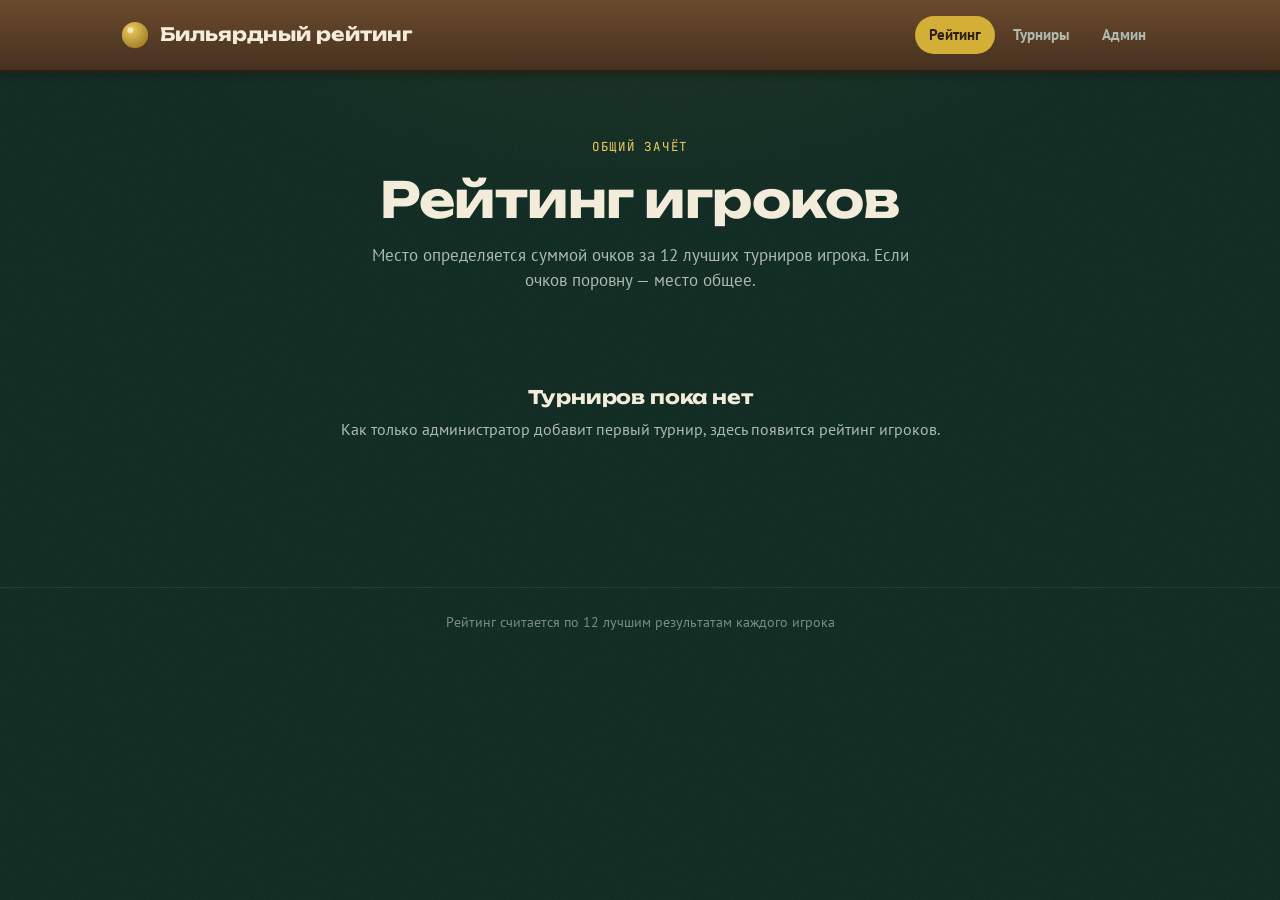
==== index.html @ dfb0f319 "first commit" ====
<!DOCTYPE html>
<html lang="ru">
<head>
<meta charset="UTF-8">
<meta name="viewport" content="width=device-width, initial-scale=1.0">
<title>Бильярдный рейтинг</title>
<meta name="description" content="Общий рейтинг игроков по итогам бильярдных турниров.">
<link rel="preconnect" href="https://fonts.googleapis.com">
<link rel="preconnect" href="https://fonts.gstatic.com" crossorigin>
<link href="https://fonts.googleapis.com/css2?family=Unbounded:wght@500;700;800&amp;family=PT+Sans:wght@400;700&amp;family=JetBrains+Mono:wght@400;500;700&amp;display=swap" rel="stylesheet">
<link rel="stylesheet" href="css/style.css">
</head>
<body>

<header class="site-header">
  <div class="site-header__inner">
    <a href="index.html" class="brand">
      <svg class="brand__mark" viewBox="0 0 32 32" aria-hidden="true">
        <circle cx="16" cy="16" r="14" fill="url(#ballGradHome)"/>
        <circle cx="11" cy="11" r="3.2" fill="#fff" opacity="0.55"/>
        <defs>
          <radialGradient id="ballGradHome" cx="0.35" cy="0.3" r="0.8">
            <stop offset="0%" stop-color="#eccb63"/>
            <stop offset="100%" stop-color="#9c7a1f"/>
          </radialGradient>
        </defs>
      </svg>
      Бильярдный рейтинг
    </a>
    <nav class="site-nav" aria-label="Основная навигация">
      <a href="index.html" class="active">Рейтинг</a>
      <a href="tournaments.html">Турниры</a>
      <a href="admin.html">Админ</a>
    </nav>
  </div>
</header>

<main>
  <div class="container">

    <div class="hero">
      <span class="hero__eyebrow">Общий зачёт</span>
      <h1>Рейтинг игроков</h1>
      <p class="lead">Место определяется суммой очков за 12 лучших турниров игрока. Если очков поровну — место общее.</p>
    </div>

    <div id="loading" class="loading-row"><span class="spinner"></span>&nbsp; Загружаем данные…</div>
    <div id="error-banner" class="banner banner-error" hidden></div>

    <div id="content" hidden>
      <div id="podium" class="podium"></div>

      <div class="section-title">
        <h2>Полная таблица</h2>
      </div>
      <div class="table-wrap">
        <table class="rating-table">
          <thead>
            <tr>
              <th>Место</th>
              <th>Игрок</th>
              <th class="num">Турниров</th>
              <th class="num">Очки</th>
            </tr>
          </thead>
          <tbody id="rating-body"></tbody>
        </table>
      </div>
    </div>

    <div id="empty-state" class="empty-state" hidden>
      <h3>Турниров пока нет</h3>
      <p>Как только администратор добавит первый турнир, здесь появится рейтинг игроков.</p>
    </div>

  </div>
</main>

<footer class="site-footer">
  <div class="container">
    <p>Рейтинг считается по 12 лучшим результатам каждого игрока</p>
  </div>
</footer>

<script type="module" src="js/main.js"></script>
</body>
</html>
---- css/style.css ----
/* ============================================================
   ТОКЕНЫ ДИЗАЙНА
   Тема: сукно бильярдного стола, деревянный борт, мел, латунь.
   ============================================================ */
:root {
  --felt-deep: #0e2921;
  --felt: #153a2d;
  --felt-light: #1f4c3b;
  --felt-lighter: #2a5f4a;

  --rail: #46311f;
  --rail-light: #6b4a2c;
  --rail-dark: #2c1f14;

  --chalk: #f3ecdb;
  --chalk-dim: #aebbae;
  --chalk-faint: #7c8b7c;

  --brass: #d4af37;
  --brass-light: #eccb63;
  --brass-dark: #9c7a1f;

  --cue-red: #a8433f;
  --danger: #c1504a;
  --danger-bg: #3a1d1c;
  --success: #5c9a63;
  --success-bg: #1a3324;

  --silver-a: #dfe4e8;
  --silver-b: #98a3ac;
  --bronze-a: #cf9a63;
  --bronze-b: #8a5a34;

  --font-display: 'Unbounded', 'Arial Narrow', sans-serif;
  --font-body: 'PT Sans', -apple-system, Segoe UI, sans-serif;
  --font-mono: 'JetBrains Mono', 'Courier New', monospace;

  --radius: 12px;
  --radius-sm: 7px;
  --radius-pill: 999px;

  --shadow-panel: 0 10px 30px rgba(0, 0, 0, 0.35);
  --shadow-soft: 0 2px 10px rgba(0, 0, 0, 0.25);

  --content-width: 1080px;
}

/* ============================================================
   RESET / BASE
   ============================================================ */
* {
  box-sizing: border-box;
}

html {
  -webkit-text-size-adjust: 100%;
}

body {
  margin: 0;
  min-height: 100vh;
  background-color: var(--felt-deep);
  background-image:
    radial-gradient(ellipse 900px 500px at 50% -10%, rgba(212, 175, 55, 0.08), transparent 60%),
    url("data:image/svg+xml,%3Csvg xmlns='http://www.w3.org/2000/svg' width='180' height='180'%3E%3Cfilter id='n'%3E%3CfeTurbulence type='fractalNoise' baseFrequency='0.85' numOctaves='2' stitchTiles='stitch'/%3E%3C/filter%3E%3Crect width='100%25' height='100%25' filter='url(%23n)' opacity='0.05'/%3E%3C/svg%3E");
  color: var(--chalk);
  font-family: var(--font-body);
  font-size: 16px;
  line-height: 1.5;
}

h1, h2, h3, h4 {
  font-family: var(--font-display);
  font-weight: 700;
  line-height: 1.15;
  margin: 0 0 0.5em;
  letter-spacing: -0.01em;
}

p {
  margin: 0 0 1em;
  color: var(--chalk-dim);
}

a {
  color: var(--brass-light);
  text-decoration: none;
}
a:hover {
  text-decoration: underline;
}

img, svg {
  display: block;
  max-width: 100%;
}

button, input, select {
  font-family: inherit;
  font-size: inherit;
  color: inherit;
}

table {
  border-collapse: collapse;
  width: 100%;
}

:focus-visible {
  outline: 2px solid var(--brass-light);
  outline-offset: 2px;
  border-radius: 3px;
}

@media (prefers-reduced-motion: reduce) {
  *, *::before, *::after {
    animation-duration: 0.001ms !important;
    animation-iteration-count: 1 !important;
    transition-duration: 0.001ms !important;
  }
}

/* ============================================================
   LAYOUT
   ============================================================ */
.container {
  max-width: var(--content-width);
  margin: 0 auto;
  padding: 0 20px;
}

.site-header {
  background: linear-gradient(180deg, var(--rail-light), var(--rail));
  border-bottom: 3px solid var(--rail-dark);
  box-shadow: var(--shadow-soft);
}

.site-header__inner {
  max-width: var(--content-width);
  margin: 0 auto;
  padding: 16px 20px;
  display: flex;
  align-items: center;
  justify-content: space-between;
  gap: 16px;
  flex-wrap: wrap;
}

.brand {
  display: flex;
  align-items: center;
  gap: 10px;
  font-family: var(--font-display);
  font-weight: 700;
  font-size: 1.15rem;
  color: var(--chalk);
}

.brand:hover {
  text-decoration: none;
  opacity: 0.9;
}

.brand__mark {
  width: 30px;
  height: 30px;
  flex-shrink: 0;
}

nav.site-nav {
  display: flex;
  gap: 4px;
  flex-wrap: wrap;
}

nav.site-nav a {
  color: var(--chalk-dim);
  font-weight: 700;
  font-size: 0.92rem;
  padding: 8px 14px;
  border-radius: var(--radius-pill);
  transition: background-color 0.15s ease, color 0.15s ease;
}

nav.site-nav a:hover {
  color: var(--chalk);
  background: rgba(255, 255, 255, 0.06);
  text-decoration: none;
}

nav.site-nav a.active {
  color: var(--rail-dark);
  background: var(--brass);
}

main {
  padding: 40px 0 80px;
}

.site-footer {
  border-top: 1px solid rgba(255, 255, 255, 0.08);
  padding: 24px 0;
  text-align: center;
}

.site-footer p {
  color: var(--chalk-faint);
  font-size: 0.85rem;
  margin: 0;
}

/* ============================================================
   HERO
   ============================================================ */
.hero {
  text-align: center;
  padding: 20px 0 44px;
}

.hero__eyebrow {
  display: inline-block;
  font-family: var(--font-mono);
  text-transform: uppercase;
  letter-spacing: 0.14em;
  font-size: 0.78rem;
  color: var(--brass-light);
  margin-bottom: 14px;
}

.hero h1 {
  font-size: clamp(2rem, 5vw, 3.1rem);
  color: var(--chalk);
  margin-bottom: 0.3em;
}

.hero p.lead {
  max-width: 560px;
  margin: 0 auto;
  font-size: 1.05rem;
}

/* ============================================================
   BALL BADGE — знак места (сигнатурный элемент)
   ============================================================ */
.ball-badge {
  --size: 2.3rem;
  width: var(--size);
  height: var(--size);
  border-radius: 50%;
  display: inline-flex;
  align-items: center;
  justify-content: center;
  flex-shrink: 0;
  font-family: var(--font-mono);
  font-weight: 700;
  font-size: 0.95rem;
  color: var(--chalk);
  background:
    radial-gradient(circle at 32% 28%, rgba(255, 255, 255, 0.4), transparent 42%),
    var(--felt-light);
  box-shadow: inset 0 -4px 7px rgba(0, 0, 0, 0.4), 0 1px 3px rgba(0, 0, 0, 0.5);
}

.ball-badge--lg {
  --size: 3.4rem;
  font-size: 1.3rem;
}

.ball-badge.rank-1 {
  background:
    radial-gradient(circle at 32% 28%, rgba(255, 255, 255, 0.65), transparent 42%),
    linear-gradient(160deg, var(--brass-light), var(--brass-dark));
  color: #2b2005;
  box-shadow: inset 0 -4px 7px rgba(0, 0, 0, 0.3), 0 2px 10px rgba(212, 175, 55, 0.45);
}

.ball-badge.rank-2 {
  background:
    radial-gradient(circle at 32% 28%, rgba(255, 255, 255, 0.65), transparent 42%),
    linear-gradient(160deg, var(--silver-a), var(--silver-b));
  color: #23282c;
}

.ball-badge.rank-3 {
  background:
    radial-gradient(circle at 32% 28%, rgba(255, 255, 255, 0.55), transparent 42%),
    linear-gradient(160deg, var(--bronze-a), var(--bronze-b));
  color: #2b1a09;
}

/* ============================================================
   PODIUM (топ-3 на главной)
   ============================================================ */
.podium {
  display: grid;
  grid-template-columns: 1fr 1fr 1fr;
  gap: 14px;
  align-items: end;
  margin-bottom: 48px;
}

.podium__card {
  background: linear-gradient(165deg, var(--felt-light), var(--felt));
  border: 1px solid rgba(255, 255, 255, 0.06);
  border-radius: var(--radius);
  padding: 22px 16px 20px;
  text-align: center;
  box-shadow: var(--shadow-soft);
}

.podium__card--first {
  padding-top: 30px;
  padding-bottom: 26px;
  border-color: rgba(212, 175, 55, 0.35);
  background: linear-gradient(165deg, var(--felt-lighter), var(--felt));
  order: 2;
}
.podium__card--second { order: 1; }
.podium__card--third { order: 3; }

.podium__badge {
  margin: 0 auto 12px;
}

.podium__name {
  font-family: var(--font-display);
  font-weight: 700;
  font-size: 1rem;
  color: var(--chalk);
  margin-bottom: 4px;
  overflow-wrap: break-word;
}

.podium__points {
  font-family: var(--font-mono);
  font-weight: 700;
  font-size: 1.6rem;
  color: var(--brass-light);
}

.podium__points-label {
  font-size: 0.72rem;
  color: var(--chalk-faint);
  text-transform: uppercase;
  letter-spacing: 0.08em;
  margin-top: 2px;
}

@media (max-width: 640px) {
  .podium {
    grid-template-columns: 1fr;
  }
  .podium__card--first,
  .podium__card--second,
  .podium__card--third {
    order: 0;
    padding: 18px 16px;
  }
}

/* ============================================================
   PANEL / CARD
   ============================================================ */
.panel {
  background: linear-gradient(165deg, var(--felt-light), var(--felt));
  border: 1px solid rgba(255, 255, 255, 0.06);
  border-radius: var(--radius);
  padding: 28px;
  box-shadow: var(--shadow-panel);
  margin-bottom: 28px;
}

.panel-header {
  display: flex;
  align-items: center;
  justify-content: space-between;
  gap: 12px;
  margin-bottom: 18px;
  flex-wrap: wrap;
}

.panel-header h2 {
  margin: 0;
}

.section-title {
  display: flex;
  align-items: baseline;
  justify-content: space-between;
  gap: 12px;
  margin-bottom: 16px;
  flex-wrap: wrap;
}

.section-title h2 {
  font-size: 1.3rem;
  margin: 0;
}

/* ============================================================
   TABLE
   ============================================================ */
.table-wrap {
  overflow-x: auto;
  border-radius: var(--radius);
  border: 1px solid rgba(255, 255, 255, 0.06);
}

table.rating-table {
  min-width: 560px;
  background: var(--felt);
}

.rating-table thead th {
  background: var(--rail);
  color: var(--brass-light);
  font-family: var(--font-mono);
  text-transform: uppercase;
  letter-spacing: 0.06em;
  font-size: 0.72rem;
  font-weight: 700;
  text-align: left;
  padding: 12px 16px;
  white-space: nowrap;
}

.rating-table th.num, .rating-table td.num {
  text-align: right;
}

.rating-table tbody tr {
  border-top: 1px solid rgba(255, 255, 255, 0.05);
  transition: background-color 0.12s ease;
}

.rating-table tbody tr:hover {
  background: rgba(255, 255, 255, 0.03);
}

.rating-table td {
  padding: 12px 16px;
  vertical-align: middle;
}

.rating-table td.place-cell {
  width: 1%;
}

.rating-table td.name-cell {
  font-weight: 700;
  color: var(--chalk);
}

.rating-table td.points-cell {
  font-family: var(--font-mono);
  font-weight: 700;
  font-size: 1.05rem;
  color: var(--brass-light);
}

.rating-table td.muted {
  color: var(--chalk-faint);
  font-size: 0.88rem;
  font-family: var(--font-mono);
}

.rating-table a.player-link {
  color: inherit;
}
.rating-table a.player-link:hover {
  color: var(--brass-light);
}

/* ============================================================
   TYPE BADGE (мини / мастерс / большой шлем)
   ============================================================ */
.type-badge {
  display: inline-flex;
  align-items: center;
  padding: 4px 12px;
  border-radius: var(--radius-pill);
  font-size: 0.76rem;
  font-weight: 700;
  font-family: var(--font-mono);
  text-transform: uppercase;
  letter-spacing: 0.04em;
  white-space: nowrap;
}

.type-badge--mini {
  background: rgba(174, 187, 174, 0.14);
  color: var(--chalk-dim);
}

.type-badge--masters {
  background: rgba(107, 158, 214, 0.16);
  color: #9dc4ee;
}

.type-badge--grand_slam {
  background: rgba(212, 175, 55, 0.16);
  color: var(--brass-light);
}

/* ============================================================
   BUTTONS
   ============================================================ */
.btn {
  display: inline-flex;
  align-items: center;
  justify-content: center;
  gap: 8px;
  border: none;
  border-radius: var(--radius-sm);
  padding: 11px 20px;
  font-weight: 700;
  font-size: 0.94rem;
  font-family: var(--font-body);
  cursor: pointer;
  transition: transform 0.08s ease, box-shadow 0.15s ease, background-color 0.15s ease;
}

.btn:active {
  transform: translateY(1px);
}

.btn-primary {
  background: linear-gradient(160deg, var(--brass-light), var(--brass-dark));
  color: #2b2005;
  box-shadow: 0 2px 12px rgba(212, 175, 55, 0.3);
}
.btn-primary:hover {
  box-shadow: 0 4px 16px rgba(212, 175, 55, 0.45);
}
.btn-primary:disabled {
  opacity: 0.6;
  cursor: not-allowed;
  box-shadow: none;
}

.btn-secondary {
  background: rgba(255, 255, 255, 0.07);
  color: var(--chalk);
  border: 1px solid rgba(255, 255, 255, 0.12);
}
.btn-secondary:hover {
  background: rgba(255, 255, 255, 0.12);
}

.btn-ghost {
  background: transparent;
  color: var(--chalk-dim);
  border: 1px solid rgba(255, 255, 255, 0.14);
}
.btn-ghost:hover {
  color: var(--chalk);
  border-color: rgba(255, 255, 255, 0.3);
}

.btn-danger {
  background: transparent;
  color: var(--danger);
  border: 1px solid rgba(193, 80, 74, 0.4);
  padding: 8px 12px;
}
.btn-danger:hover {
  background: var(--danger-bg);
}

.btn-large {
  padding: 14px 28px;
  font-size: 1rem;
  width: 100%;
}

/* ============================================================
   FORMS
   ============================================================ */
.field {
  margin-bottom: 18px;
}

.field-group {
  display: grid;
  grid-template-columns: 1fr 1fr;
  gap: 16px;
}

@media (max-width: 560px) {
  .field-group {
    grid-template-columns: 1fr;
  }
}

label {
  display: block;
  font-size: 0.85rem;
  font-weight: 700;
  color: var(--chalk-dim);
  margin-bottom: 6px;
}

input[type="text"],
input[type="password"],
input[type="date"],
input[type="number"],
select {
  width: 100%;
  background: var(--felt-deep);
  border: 1px solid rgba(255, 255, 255, 0.14);
  border-radius: var(--radius-sm);
  padding: 11px 13px;
  color: var(--chalk);
}

input::placeholder {
  color: var(--chalk-faint);
}

input:focus, select:focus {
  border-color: var(--brass);
}

.hint {
  font-size: 0.82rem;
  color: var(--chalk-faint);
  margin-top: 6px;
}

.field-row {
  display: flex;
  gap: 10px;
  flex-wrap: wrap;
}
.field-row input {
  flex: 1;
  min-width: 200px;
}

/* Player row in admin form */
.player-row {
  display: grid;
  grid-template-columns: 1fr 130px 40px;
  gap: 10px;
  margin-bottom: 10px;
  align-items: center;
}

@media (max-width: 560px) {
  .player-row {
    grid-template-columns: 1fr 90px 36px;
  }
}

.player-row .remove-row-btn {
  background: transparent;
  border: 1px solid rgba(255, 255, 255, 0.12);
  color: var(--chalk-faint);
  border-radius: var(--radius-sm);
  width: 40px;
  height: 42px;
  cursor: pointer;
  font-size: 1rem;
  line-height: 1;
}
.player-row .remove-row-btn:hover {
  color: var(--danger);
  border-color: var(--danger);
}

/* ============================================================
   MESSAGES
   ============================================================ */
.banner {
  border-radius: var(--radius-sm);
  padding: 14px 16px;
  margin-bottom: 18px;
  font-size: 0.92rem;
  line-height: 1.45;
}

.banner-error {
  background: var(--danger-bg);
  color: #f0c3c0;
  border: 1px solid rgba(193, 80, 74, 0.4);
}

.banner-success {
  background: var(--success-bg);
  color: #c9e6cd;
  border: 1px solid rgba(92, 154, 99, 0.4);
}

.banner-actions {
  display: flex;
  gap: 10px;
  margin-top: 12px;
  flex-wrap: wrap;
}

/* ============================================================
   EMPTY STATE
   ============================================================ */
.empty-state {
  text-align: center;
  padding: 50px 20px;
  color: var(--chalk-dim);
}

.empty-state h3 {
  color: var(--chalk);
  margin-bottom: 8px;
}

/* ============================================================
   MISC
   ============================================================ */
[hidden] {
  display: none !important;
}

.stack {
  display: flex;
  flex-direction: column;
  gap: 8px;
}

.tournament-list-item {
  display: flex;
  align-items: center;
  justify-content: space-between;
  gap: 16px;
  padding: 16px 20px;
  border-radius: var(--radius-sm);
  background: var(--felt);
  border: 1px solid rgba(255, 255, 255, 0.05);
  margin-bottom: 10px;
  flex-wrap: wrap;
}

.tournament-list-item:hover {
  border-color: rgba(212, 175, 55, 0.3);
}

.tournament-list-item__main {
  display: flex;
  align-items: center;
  gap: 14px;
  flex-wrap: wrap;
}

.tournament-list-item__name {
  font-family: var(--font-display);
  font-weight: 700;
  color: var(--chalk);
}

.tournament-list-item__meta {
  color: var(--chalk-faint);
  font-size: 0.85rem;
  font-family: var(--font-mono);
}

.spinner {
  display: inline-block;
  width: 1em;
  height: 1em;
  border: 2px solid rgba(255, 255, 255, 0.25);
  border-top-color: var(--brass-light);
  border-radius: 50%;
  animation: spin 0.7s linear infinite;
}

@keyframes spin {
  to { transform: rotate(360deg); }
}

.loading-row {
  text-align: center;
  padding: 40px;
  color: var(--chalk-faint);
}

.breadcrumb {
  font-size: 0.85rem;
  color: var(--chalk-faint);
  margin-bottom: 18px;
}
.breadcrumb a {
  color: var(--chalk-dim);
}

.tournament-header {
  display: flex;
  align-items: center;
  gap: 14px;
  flex-wrap: wrap;
  margin-bottom: 24px;
}

.tournament-header__date {
  color: var(--chalk-faint);
  font-family: var(--font-mono);
  font-size: 0.9rem;
}
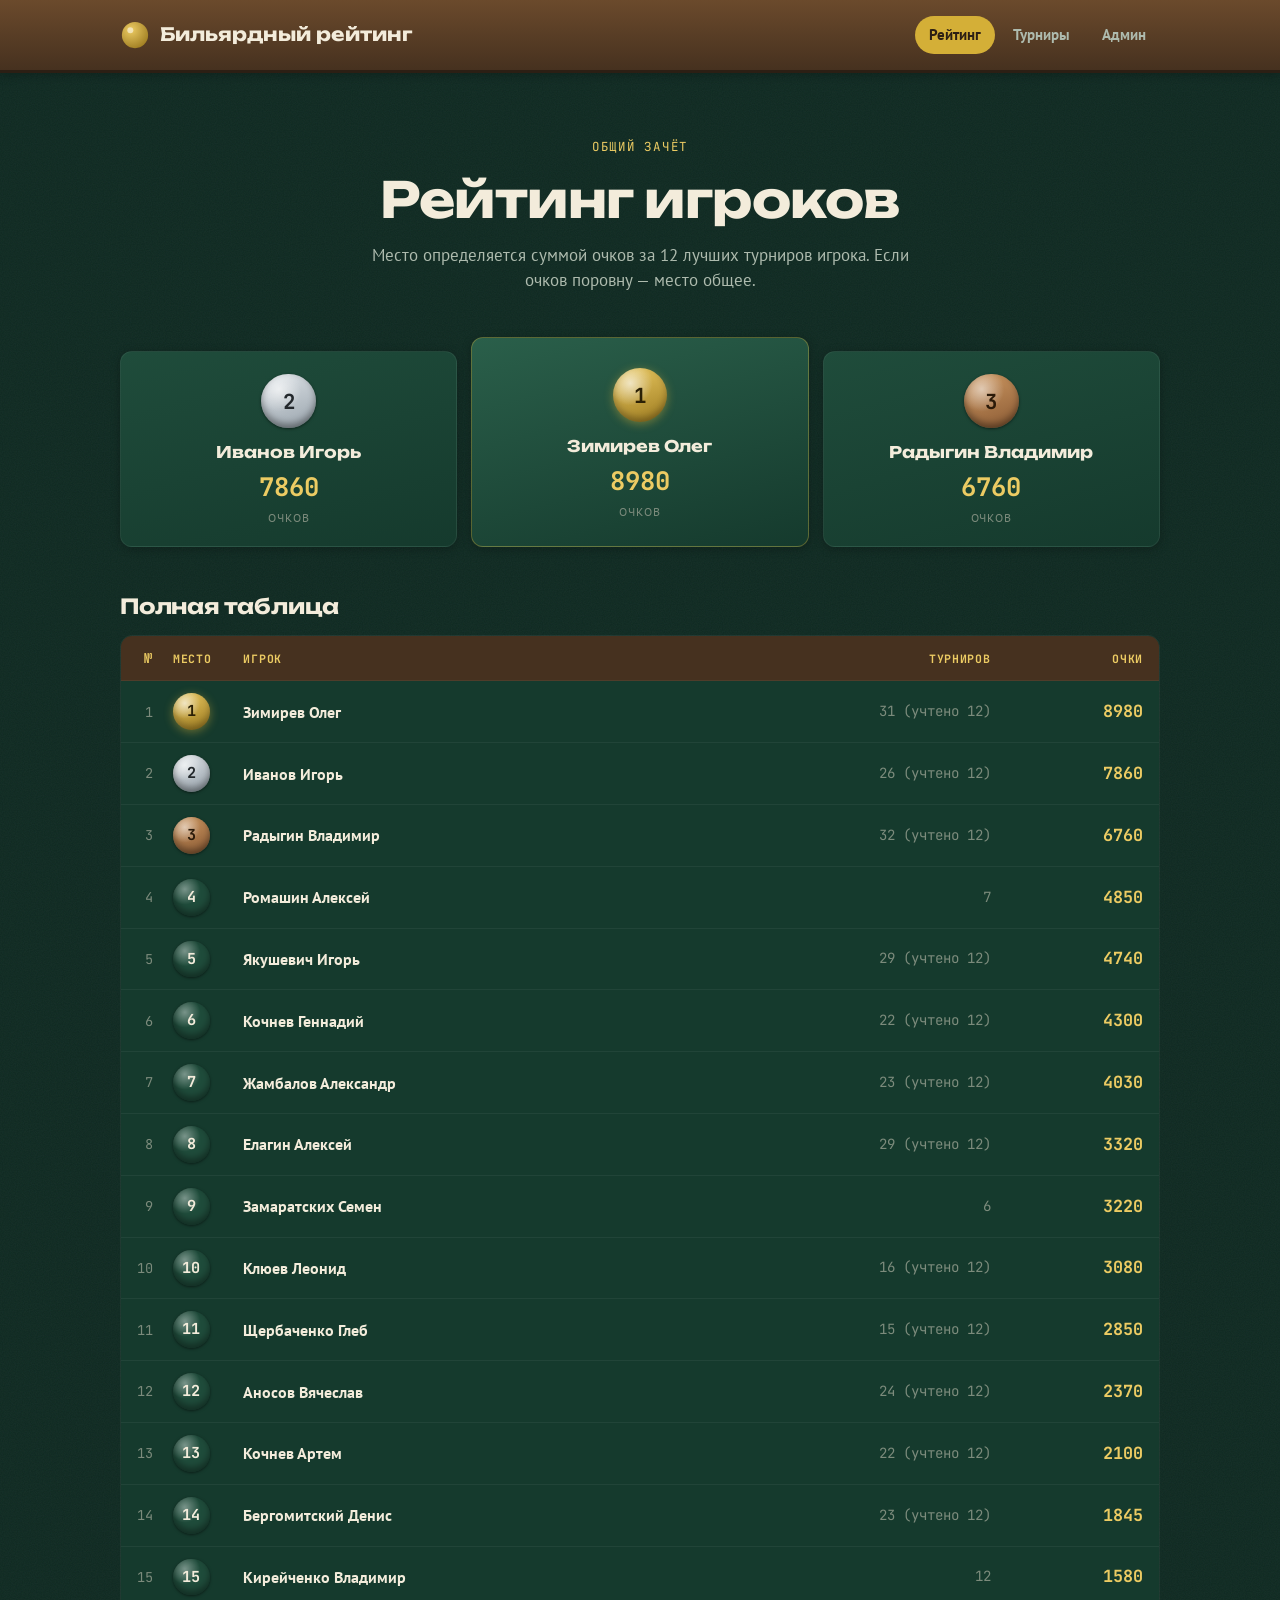
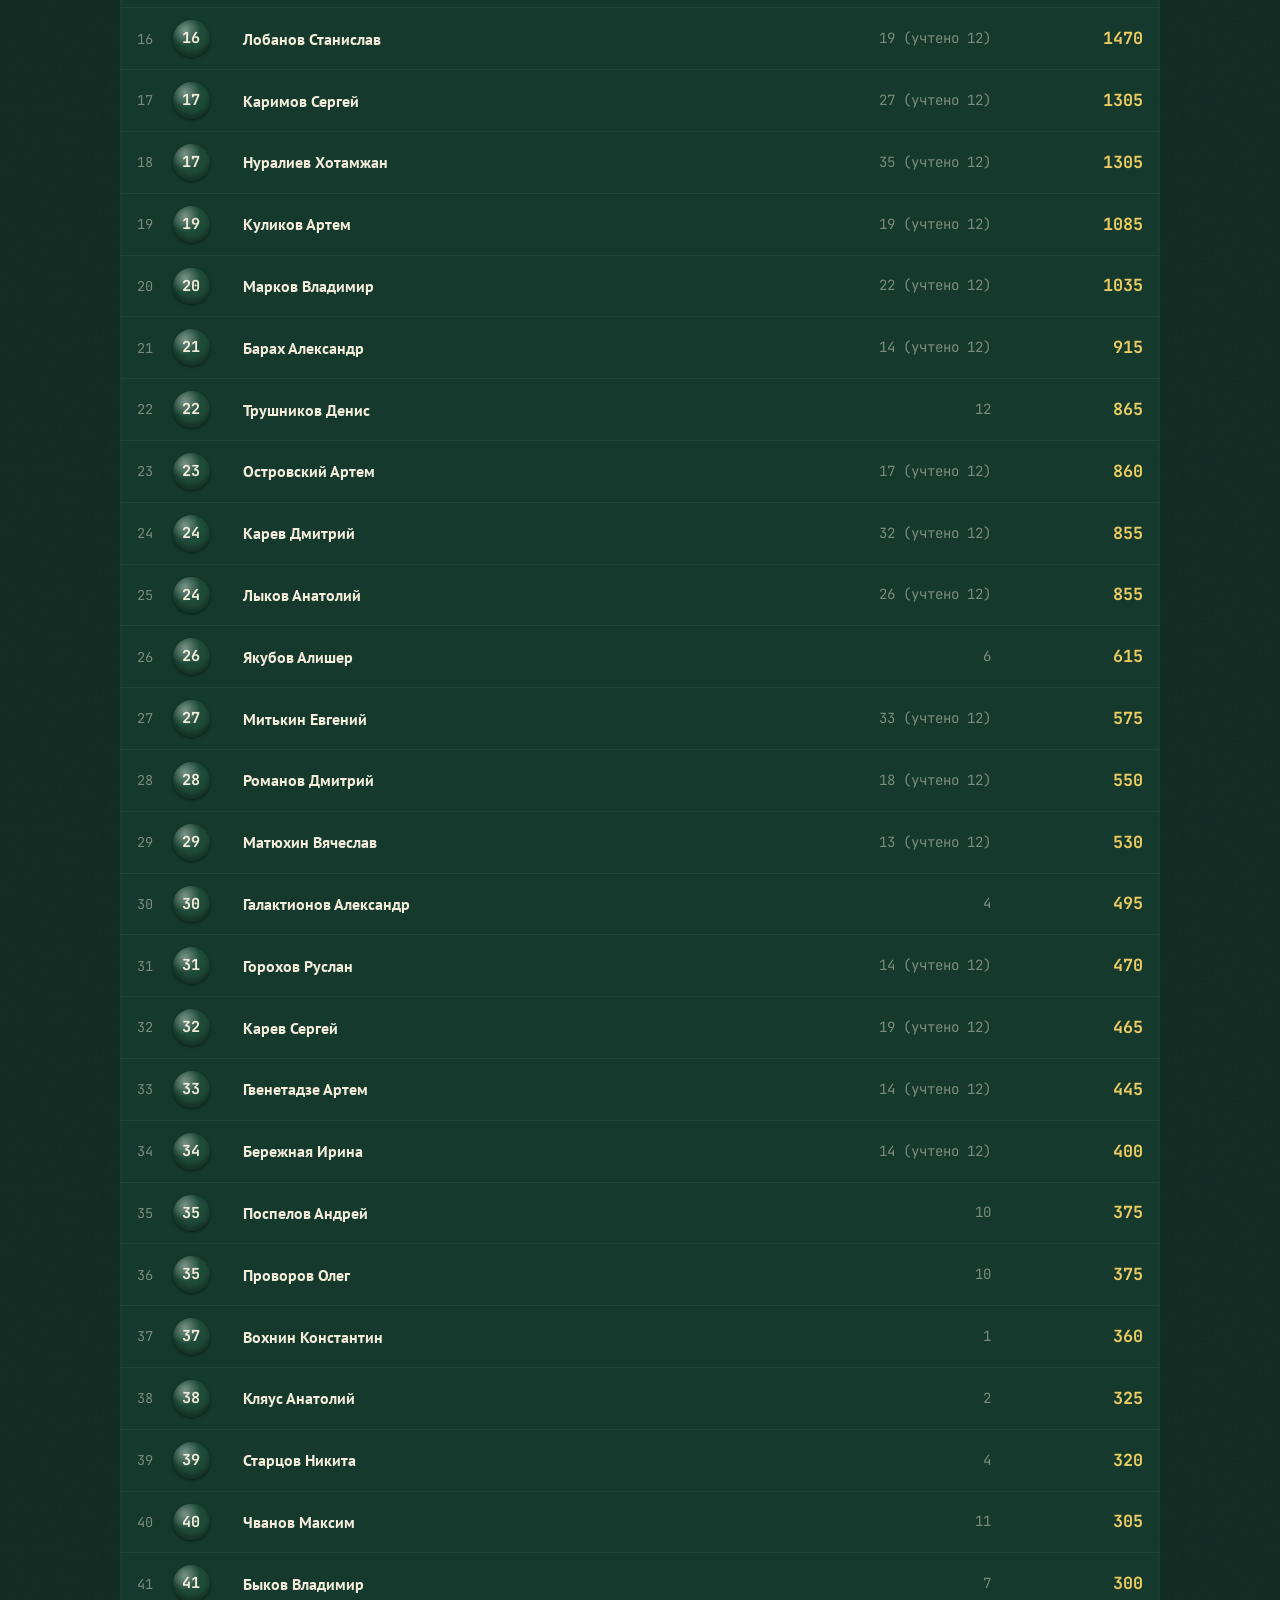
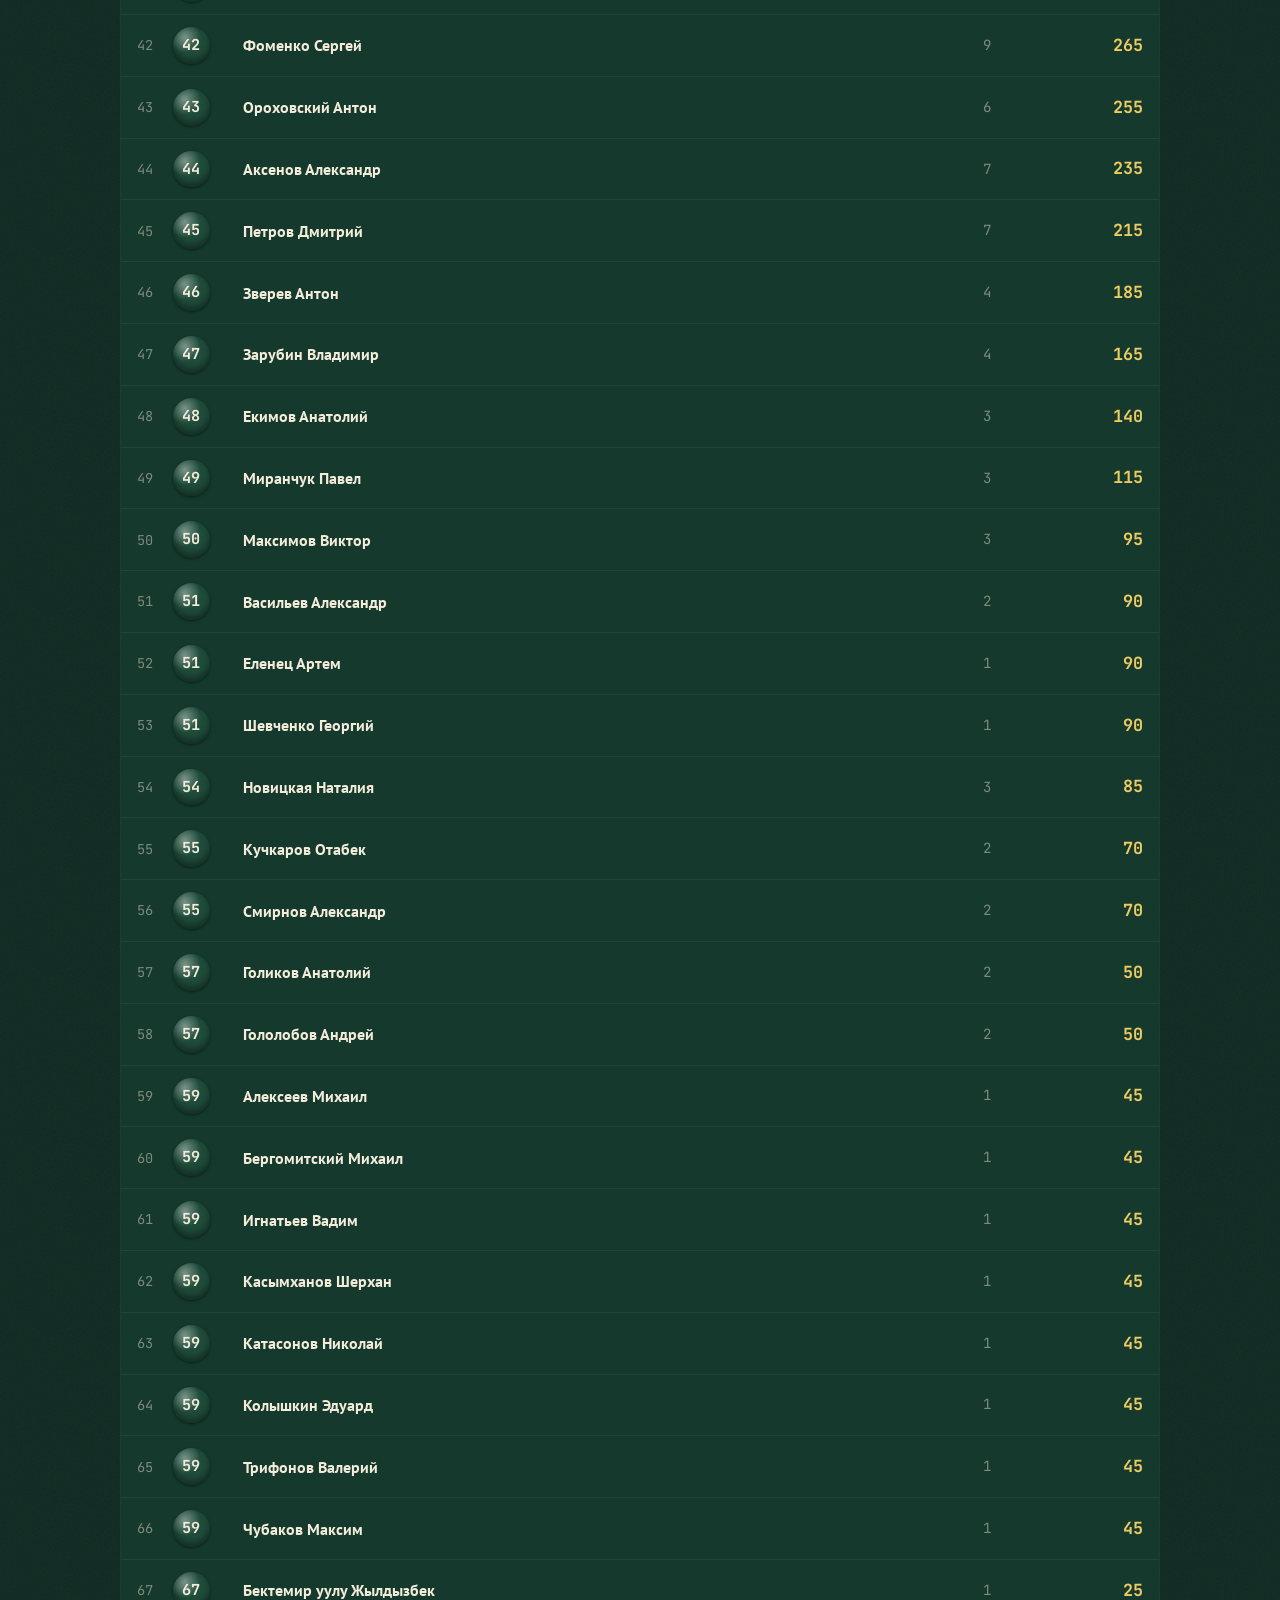
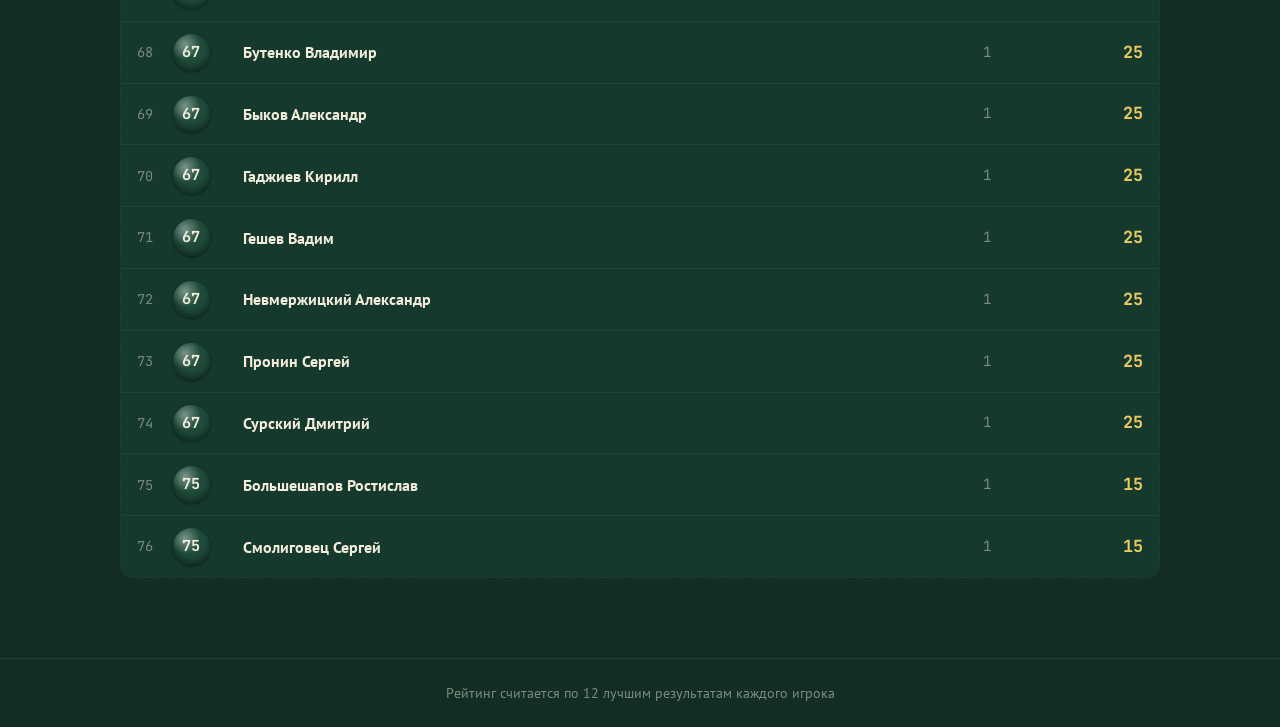
==== commit e169d948: "fix: add new column (№)" ====
--- a/index.html
+++ b/index.html
@@ -57,6 +57,7 @@
         <table class="rating-table">
           <thead>
             <tr>
+              <th class="idx">№</th>
               <th>Место</th>
               <th>Игрок</th>
               <th class="num">Турниров</th>
--- a/css/style.css
+++ b/css/style.css
@@ -464,11 +464,51 @@
   font-family: var(--font-mono);
 }
 
-.rating-table a.player-link {
+.rating-table a.player-link,
+.podium__name a {
   color: inherit;
-}
-.rating-table a.player-link:hover {
+  text-decoration: none;
+}
+.rating-table a.player-link:hover,
+.podium__name a:hover {
   color: var(--brass-light);
+  text-decoration: underline;
+}
+
+.rating-table tbody tr.row-excluded {
+  opacity: 0.5;
+}
+
+.not-counted-tag {
+  display: inline-block;
+  font-family: var(--font-mono);
+  font-size: 0.68rem;
+  color: var(--chalk-faint);
+  text-transform: uppercase;
+  letter-spacing: 0.04em;
+  font-weight: 400;
+  margin-left: 8px;
+  vertical-align: middle;
+}
+
+.player-header {
+  display: flex;
+  align-items: center;
+  gap: 16px;
+  margin-bottom: 28px;
+  flex-wrap: wrap;
+}
+
+.player-stats-line {
+  color: var(--chalk-dim);
+  font-size: 0.92rem;
+}
+
+.stat-points {
+  font-family: var(--font-mono);
+  font-weight: 700;
+  color: var(--brass-light);
+  font-size: 1.1rem;
 }
 
 /* ============================================================
@@ -638,18 +678,55 @@
 }
 
 /* Player row in admin form */
+#players-rows {
+  counter-reset: player-row;
+}
+
 .player-row {
   display: grid;
-  grid-template-columns: 1fr 130px 40px;
+  grid-template-columns: 28px 1fr 130px 40px;
   gap: 10px;
   margin-bottom: 10px;
   align-items: center;
 }
 
+/* Порядковый номер строки — считается автоматически, в том числе после удаления строк */
+.player-row::before {
+  counter-increment: player-row;
+  content: counter(player-row);
+  font-family: var(--font-mono);
+  font-size: 0.85rem;
+  color: var(--chalk-faint);
+  text-align: right;
+}
+
 @media (max-width: 560px) {
   .player-row {
-    grid-template-columns: 1fr 90px 36px;
+    grid-template-columns: 22px 1fr 80px 36px;
+    gap: 8px;
   }
+}
+
+.players-count {
+  font-family: var(--font-mono);
+  font-weight: 400;
+  color: var(--chalk-faint);
+  margin-left: 6px;
+}
+
+/* Колонка «№» — сквозная нумерация строк по порядку (в отличие от «Места», которое может делиться) */
+.rating-table th.idx,
+.rating-table td.idx {
+  width: 1%;
+  text-align: right;
+  padding-right: 4px;
+  font-family: var(--font-mono);
+  font-size: 0.85rem;
+  color: var(--chalk-faint);
+  white-space: nowrap;
+}
+.rating-table th.idx {
+  color: var(--brass-light);
 }
 
 .player-row .remove-row-btn {
